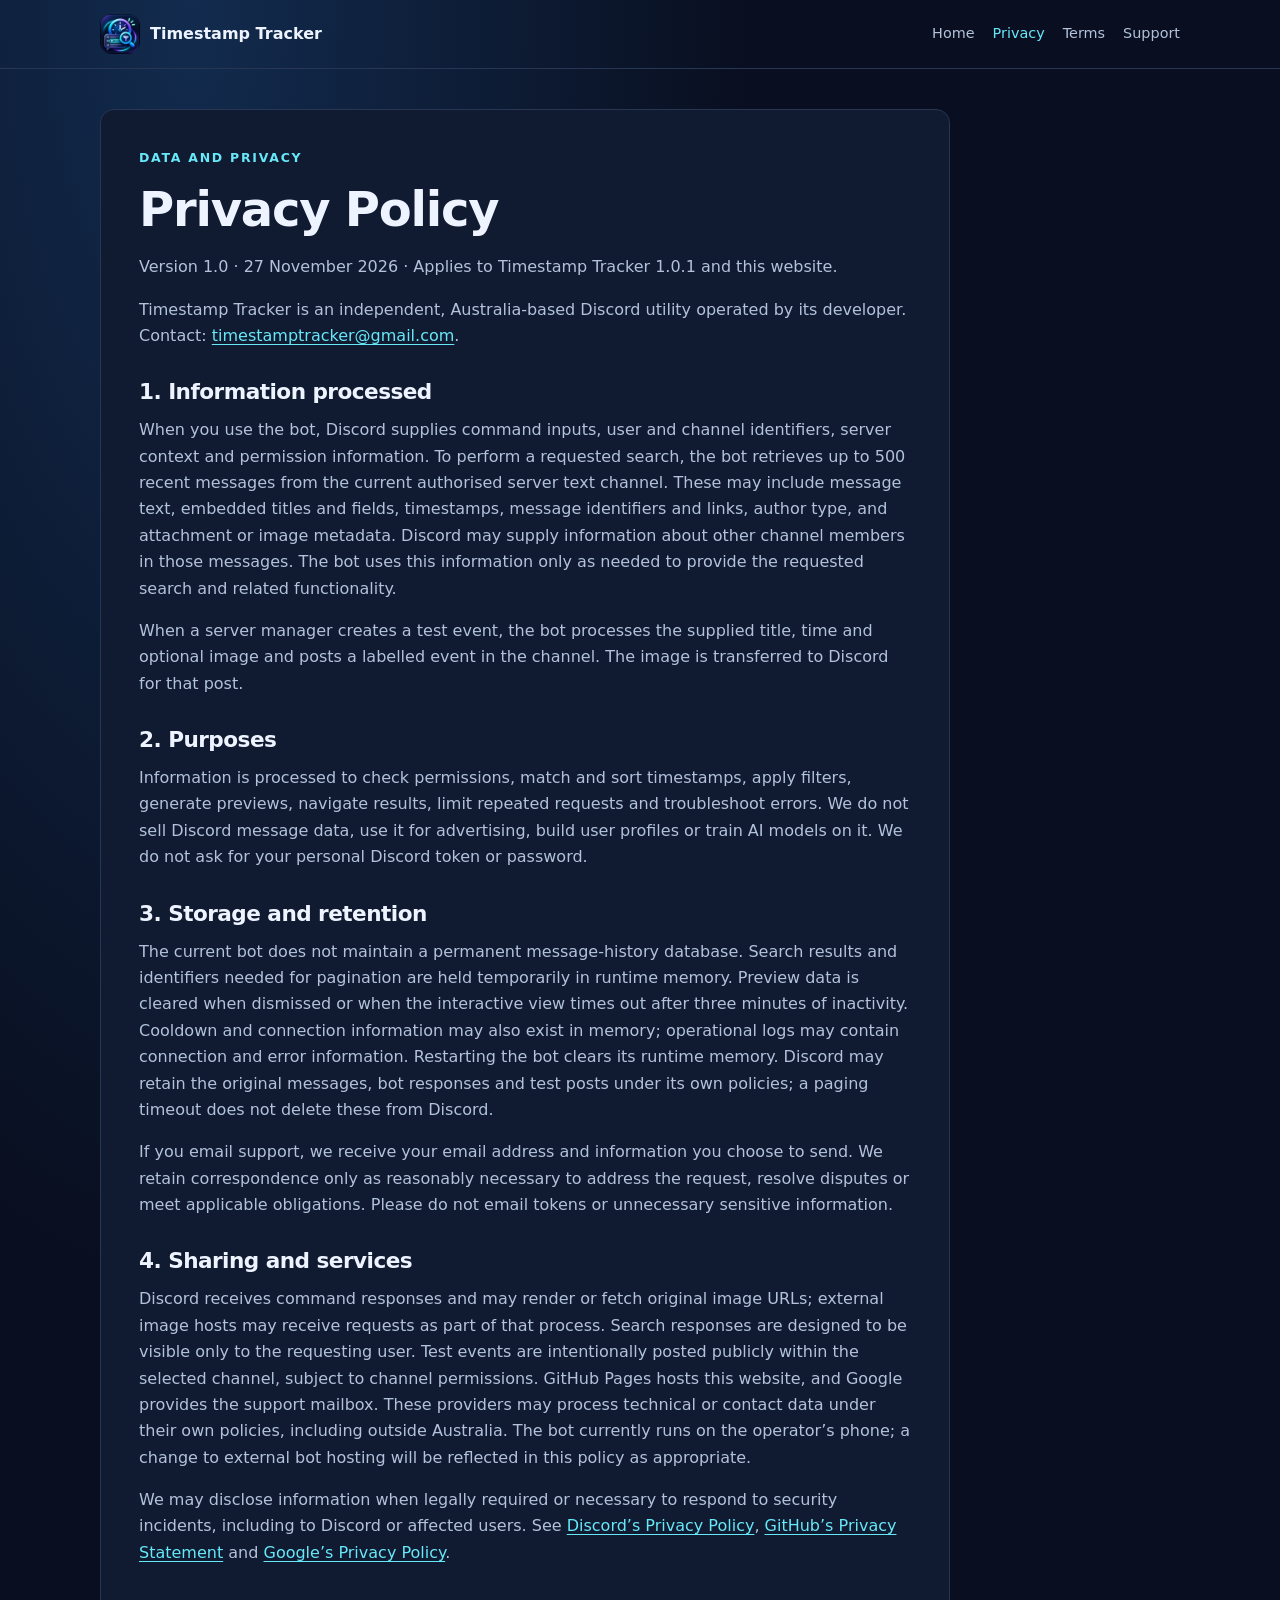
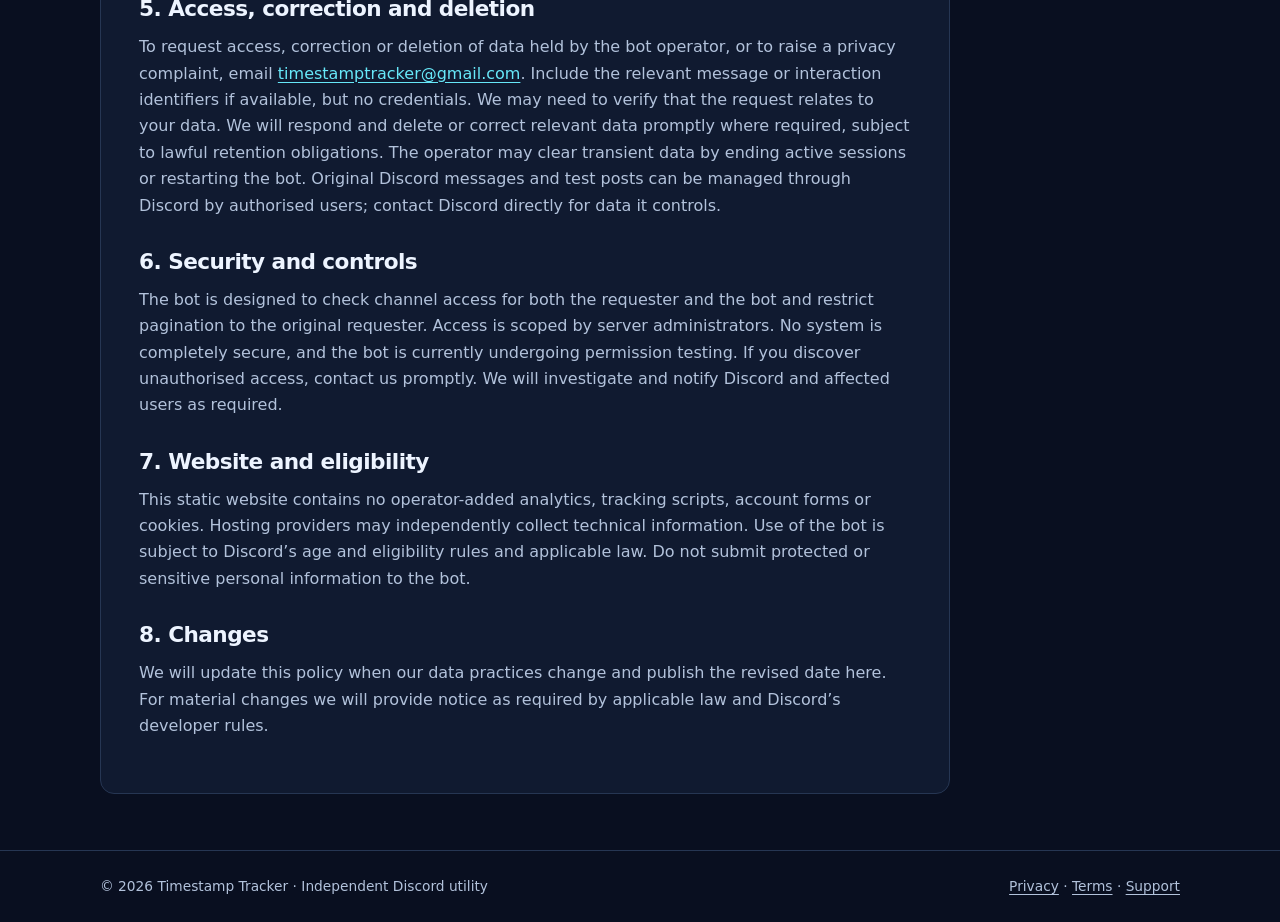
==== privacy.html @ 789f27b5 "Launch Timestamp Tracker official website" ====
<!doctype html><html lang="en"><head><meta charset="utf-8"><meta name="viewport" content="width=device-width, initial-scale=1"><meta name="description" content="Timestamp Tracker — Discord event search and timestamp filtering."><title>Privacy Policy | Timestamp Tracker</title><link rel="icon" href="icon.webp" type="image/webp"><link rel="stylesheet" href="style.css"></head><body><header><div class="wrap nav"><a class="brand" href="index.html"><img src="icon.webp" alt="" width="40" height="40">Timestamp Tracker</a><nav aria-label="Main navigation"><a href="index.html">Home</a><a href="privacy.html" aria-current="page">Privacy</a><a href="terms.html">Terms</a><a href="support.html">Support</a></nav></div></header><main class="wrap"><article class="paper"><div class="eyebrow">Data and privacy</div><h1>Privacy Policy</h1><p>Version 1.0 · 27 November 2026 · Applies to Timestamp Tracker 1.0.1 and this website.</p><p>Timestamp Tracker is an independent, Australia-based Discord utility operated by its developer. Contact: <a href="mailto:timestamptracker@gmail.com">timestamptracker@gmail.com</a>.</p><h2>1. Information processed</h2><p>When you use the bot, Discord supplies command inputs, user and channel identifiers, server context and permission information. To perform a requested search, the bot retrieves up to 500 recent messages from the current authorised server text channel. These may include message text, embedded titles and fields, timestamps, message identifiers and links, author type, and attachment or image metadata. Discord may supply information about other channel members in those messages. The bot uses this information only as needed to provide the requested search and related functionality.</p><p>When a server manager creates a test event, the bot processes the supplied title, time and optional image and posts a labelled event in the channel. The image is transferred to Discord for that post.</p><h2>2. Purposes</h2><p>Information is processed to check permissions, match and sort timestamps, apply filters, generate previews, navigate results, limit repeated requests and troubleshoot errors. We do not sell Discord message data, use it for advertising, build user profiles or train AI models on it. We do not ask for your personal Discord token or password.</p><h2>3. Storage and retention</h2><p>The current bot does not maintain a permanent message-history database. Search results and identifiers needed for pagination are held temporarily in runtime memory. Preview data is cleared when dismissed or when the interactive view times out after three minutes of inactivity. Cooldown and connection information may also exist in memory; operational logs may contain connection and error information. Restarting the bot clears its runtime memory. Discord may retain the original messages, bot responses and test posts under its own policies; a paging timeout does not delete these from Discord.</p><p>If you email support, we receive your email address and information you choose to send. We retain correspondence only as reasonably necessary to address the request, resolve disputes or meet applicable obligations. Please do not email tokens or unnecessary sensitive information.</p><h2>4. Sharing and services</h2><p>Discord receives command responses and may render or fetch original image URLs; external image hosts may receive requests as part of that process. Search responses are designed to be visible only to the requesting user. Test events are intentionally posted publicly within the selected channel, subject to channel permissions. GitHub Pages hosts this website, and Google provides the support mailbox. These providers may process technical or contact data under their own policies, including outside Australia. The bot currently runs on the operator’s phone; a change to external bot hosting will be reflected in this policy as appropriate.</p><p>We may disclose information when legally required or necessary to respond to security incidents, including to Discord or affected users. See <a href="https://discord.com/privacy">Discord’s Privacy Policy</a>, <a href="https://docs.github.com/en/site-policy/privacy-policies/github-general-privacy-statement">GitHub’s Privacy Statement</a> and <a href="https://policies.google.com/privacy">Google’s Privacy Policy</a>.</p><h2>5. Access, correction and deletion</h2><p>To request access, correction or deletion of data held by the bot operator, or to raise a privacy complaint, email <a href="mailto:timestamptracker@gmail.com">timestamptracker@gmail.com</a>. Include the relevant message or interaction identifiers if available, but no credentials. We may need to verify that the request relates to your data. We will respond and delete or correct relevant data promptly where required, subject to lawful retention obligations. The operator may clear transient data by ending active sessions or restarting the bot. Original Discord messages and test posts can be managed through Discord by authorised users; contact Discord directly for data it controls.</p><h2>6. Security and controls</h2><p>The bot is designed to check channel access for both the requester and the bot and restrict pagination to the original requester. Access is scoped by server administrators. No system is completely secure, and the bot is currently undergoing permission testing. If you discover unauthorised access, contact us promptly. We will investigate and notify Discord and affected users as required.</p><h2>7. Website and eligibility</h2><p>This static website contains no operator-added analytics, tracking scripts, account forms or cookies. Hosting providers may independently collect technical information. Use of the bot is subject to Discord’s age and eligibility rules and applicable law. Do not submit protected or sensitive personal information to the bot.</p><h2>8. Changes</h2><p>We will update this policy when our data practices change and publish the revised date here. For material changes we will provide notice as required by applicable law and Discord’s developer rules.</p></article></main><footer><div class="wrap foot"><span>© 2026 Timestamp Tracker · Independent Discord utility</span><span><a href="privacy.html">Privacy</a> · <a href="terms.html">Terms</a> · <a href="support.html">Support</a></span></div></footer></body></html>
---- style.css ----
*{box-sizing:border-box} :root{color-scheme:dark;--bg:#090f20;--panel:#101a30;--line:#263653;--ink:#edf4ff;--muted:#b2c2db;--cyan:#67e8f9;--purple:#b5a4ff} body{margin:0;background:radial-gradient(ellipse at 15% 0%,#122b4e 0%,transparent 36%),var(--bg);color:var(--ink);font:16px/1.65 system-ui,-apple-system,BlinkMacSystemFont,"Segoe UI",sans-serif} a{color:var(--cyan);text-underline-offset:3px} a:focus-visible{outline:3px solid var(--cyan);outline-offset:4px} .wrap{width:min(1080px,calc(100% - 36px));margin:auto} header{border-bottom:1px solid var(--line)} .nav{display:flex;align-items:center;justify-content:space-between;gap:16px;flex-wrap:wrap;padding:14px 0} .brand{display:flex;gap:10px;align-items:center;color:var(--ink);font-weight:750;text-decoration:none}.brand img{width:40px;height:40px;border-radius:12px} nav{display:flex;gap:18px;flex-wrap:wrap} nav a{color:var(--muted);text-decoration:none;font-size:.9rem} nav a[aria-current=page]{color:var(--cyan)} main{padding:40px 0 56px} h1,h2,h3{line-height:1.2;letter-spacing:-.025em} h1{font-size:clamp(2.4rem,6vw,4.4rem);margin:12px 0 16px} h2{font-size:1.55rem;margin:0 0 12px} h3{font-size:1.1rem;margin:0 0 8px} p{margin:0 0 16px}.lead{font-size:1.15rem;color:var(--muted);max-width:650px}.eyebrow{font-size:.78rem;letter-spacing:.14em;color:var(--cyan);font-weight:700;text-transform:uppercase}.accent{color:var(--cyan)} .hero{padding:20px 0 28px}.banner{display:block;width:100%;border-radius:20px;border:1px solid var(--line);margin:24px 0 0}.actions{display:flex;flex-wrap:wrap;gap:12px;margin:24px 0}.btn{display:inline-block;padding:12px 20px;border-radius:10px;text-decoration:none;font-weight:700;background:linear-gradient(110deg,#6ce7f5,#b5a4ff);color:#08101e}.btn.alt{background:transparent;color:var(--ink);border:1px solid var(--line)} .note{border-left:3px solid var(--purple);padding:12px 16px;color:var(--muted);background:#131b32;border-radius:6px;font-size:.92rem}.section{margin-top:36px}.grid{display:grid;grid-template-columns:repeat(3,1fr);gap:14px}.tile,.paper{background:var(--panel);border:1px solid var(--line);border-radius:14px;padding:22px}.tile p{color:var(--muted);margin:0}.num{font-size:.8rem;color:var(--cyan);letter-spacing:.09em;font-weight:700;margin-bottom:12px}.commands{display:grid;grid-template-columns:repeat(2,1fr);gap:12px}.cmd{padding:14px 16px;border:1px solid var(--line);border-radius:10px;background:var(--panel)} code{font: .93rem ui-monospace,monospace;color:var(--cyan);overflow-wrap:anywhere}.cmd p{margin:6px 0 0;color:var(--muted);font-size:.92rem}.paper{max-width:850px;padding:clamp(18px,4vw,38px)} .paper h1{font-size:clamp(2rem,5vw,3rem)} .paper h2{margin-top:30px;font-size:1.35rem}.paper li{margin:7px 0}.paper ul{padding-left:22px}.paper p,.paper li{color:var(--muted)} .paper a{overflow-wrap:anywhere} footer{border-top:1px solid var(--line);padding:24px 0;color:var(--muted);font-size:.86rem} footer a{color:var(--muted)} .foot{display:flex;justify-content:space-between;flex-wrap:wrap;gap:12px}@media(max-width:640px){.grid,.commands{grid-template-columns:1fr}.nav{gap:10px}nav{gap:16px}main{padding-top:24px}.hero{padding-top:8px}.wrap{width:calc(100% - 28px)}}
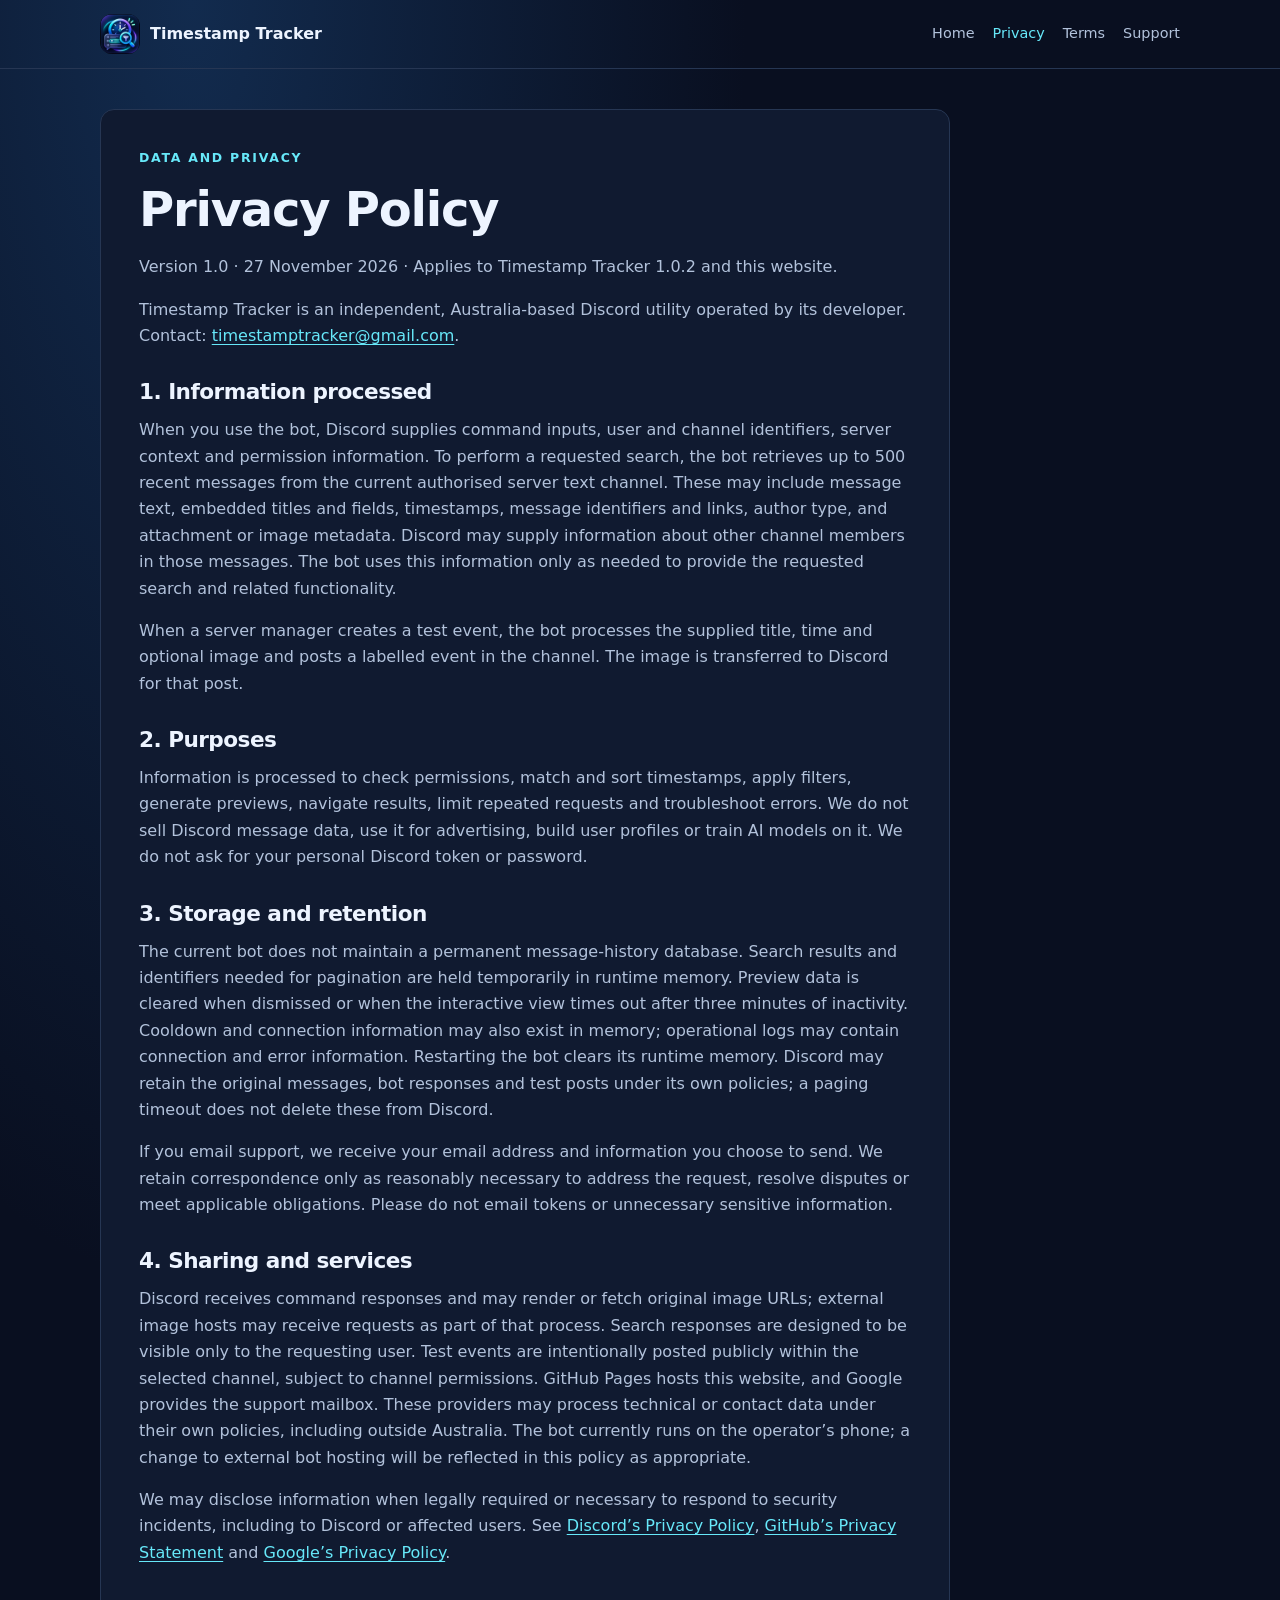
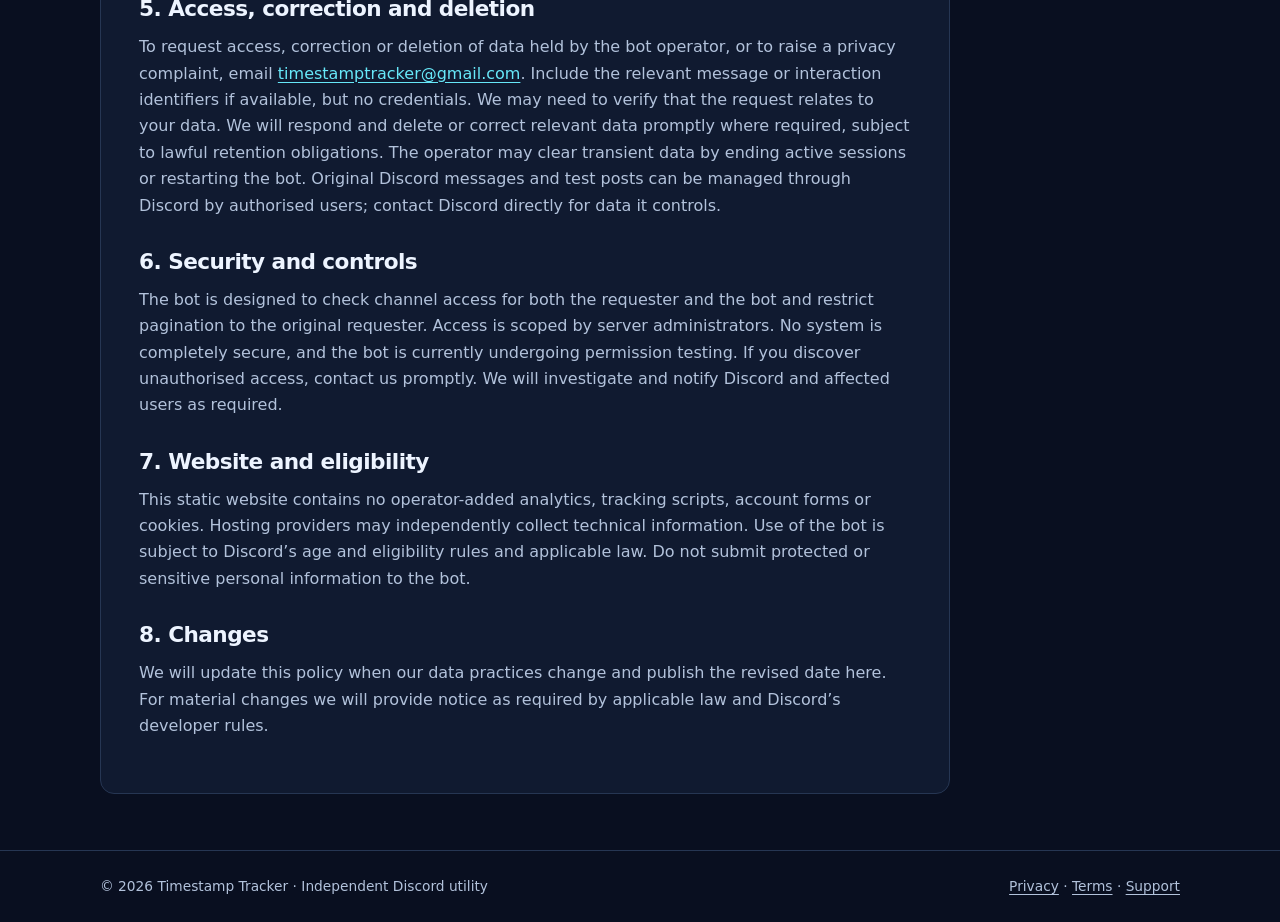
==== commit 08b8457b: "Update website to version 1.0.2 and add changelog" ====
--- a/privacy.html
+++ b/privacy.html
@@ -1 +1 @@
-<!doctype html><html lang="en"><head><meta charset="utf-8"><meta name="viewport" content="width=device-width, initial-scale=1"><meta name="description" content="Timestamp Tracker — Discord event search and timestamp filtering."><title>Privacy Policy | Timestamp Tracker</title><link rel="icon" href="icon.webp" type="image/webp"><link rel="stylesheet" href="style.css"></head><body><header><div class="wrap nav"><a class="brand" href="index.html"><img src="icon.webp" alt="" width="40" height="40">Timestamp Tracker</a><nav aria-label="Main navigation"><a href="index.html">Home</a><a href="privacy.html" aria-current="page">Privacy</a><a href="terms.html">Terms</a><a href="support.html">Support</a></nav></div></header><main class="wrap"><article class="paper"><div class="eyebrow">Data and privacy</div><h1>Privacy Policy</h1><p>Version 1.0 · 27 November 2026 · Applies to Timestamp Tracker 1.0.1 and this website.</p><p>Timestamp Tracker is an independent, Australia-based Discord utility operated by its developer. Contact: <a href="mailto:timestamptracker@gmail.com">timestamptracker@gmail.com</a>.</p><h2>1. Information processed</h2><p>When you use the bot, Discord supplies command inputs, user and channel identifiers, server context and permission information. To perform a requested search, the bot retrieves up to 500 recent messages from the current authorised server text channel. These may include message text, embedded titles and fields, timestamps, message identifiers and links, author type, and attachment or image metadata. Discord may supply information about other channel members in those messages. The bot uses this information only as needed to provide the requested search and related functionality.</p><p>When a server manager creates a test event, the bot processes the supplied title, time and optional image and posts a labelled event in the channel. The image is transferred to Discord for that post.</p><h2>2. Purposes</h2><p>Information is processed to check permissions, match and sort timestamps, apply filters, generate previews, navigate results, limit repeated requests and troubleshoot errors. We do not sell Discord message data, use it for advertising, build user profiles or train AI models on it. We do not ask for your personal Discord token or password.</p><h2>3. Storage and retention</h2><p>The current bot does not maintain a permanent message-history database. Search results and identifiers needed for pagination are held temporarily in runtime memory. Preview data is cleared when dismissed or when the interactive view times out after three minutes of inactivity. Cooldown and connection information may also exist in memory; operational logs may contain connection and error information. Restarting the bot clears its runtime memory. Discord may retain the original messages, bot responses and test posts under its own policies; a paging timeout does not delete these from Discord.</p><p>If you email support, we receive your email address and information you choose to send. We retain correspondence only as reasonably necessary to address the request, resolve disputes or meet applicable obligations. Please do not email tokens or unnecessary sensitive information.</p><h2>4. Sharing and services</h2><p>Discord receives command responses and may render or fetch original image URLs; external image hosts may receive requests as part of that process. Search responses are designed to be visible only to the requesting user. Test events are intentionally posted publicly within the selected channel, subject to channel permissions. GitHub Pages hosts this website, and Google provides the support mailbox. These providers may process technical or contact data under their own policies, including outside Australia. The bot currently runs on the operator’s phone; a change to external bot hosting will be reflected in this policy as appropriate.</p><p>We may disclose information when legally required or necessary to respond to security incidents, including to Discord or affected users. See <a href="https://discord.com/privacy">Discord’s Privacy Policy</a>, <a href="https://docs.github.com/en/site-policy/privacy-policies/github-general-privacy-statement">GitHub’s Privacy Statement</a> and <a href="https://policies.google.com/privacy">Google’s Privacy Policy</a>.</p><h2>5. Access, correction and deletion</h2><p>To request access, correction or deletion of data held by the bot operator, or to raise a privacy complaint, email <a href="mailto:timestamptracker@gmail.com">timestamptracker@gmail.com</a>. Include the relevant message or interaction identifiers if available, but no credentials. We may need to verify that the request relates to your data. We will respond and delete or correct relevant data promptly where required, subject to lawful retention obligations. The operator may clear transient data by ending active sessions or restarting the bot. Original Discord messages and test posts can be managed through Discord by authorised users; contact Discord directly for data it controls.</p><h2>6. Security and controls</h2><p>The bot is designed to check channel access for both the requester and the bot and restrict pagination to the original requester. Access is scoped by server administrators. No system is completely secure, and the bot is currently undergoing permission testing. If you discover unauthorised access, contact us promptly. We will investigate and notify Discord and affected users as required.</p><h2>7. Website and eligibility</h2><p>This static website contains no operator-added analytics, tracking scripts, account forms or cookies. Hosting providers may independently collect technical information. Use of the bot is subject to Discord’s age and eligibility rules and applicable law. Do not submit protected or sensitive personal information to the bot.</p><h2>8. Changes</h2><p>We will update this policy when our data practices change and publish the revised date here. For material changes we will provide notice as required by applicable law and Discord’s developer rules.</p></article></main><footer><div class="wrap foot"><span>© 2026 Timestamp Tracker · Independent Discord utility</span><span><a href="privacy.html">Privacy</a> · <a href="terms.html">Terms</a> · <a href="support.html">Support</a></span></div></footer></body></html>+<!doctype html><html lang="en"><head><meta charset="utf-8"><meta name="viewport" content="width=device-width, initial-scale=1"><meta name="description" content="Timestamp Tracker — Discord event search and timestamp filtering."><title>Privacy Policy | Timestamp Tracker</title><link rel="icon" href="icon.webp" type="image/webp"><link rel="stylesheet" href="style.css"></head><body><header><div class="wrap nav"><a class="brand" href="index.html"><img src="icon.webp" alt="" width="40" height="40">Timestamp Tracker</a><nav aria-label="Main navigation"><a href="index.html">Home</a><a href="privacy.html" aria-current="page">Privacy</a><a href="terms.html">Terms</a><a href="support.html">Support</a></nav></div></header><main class="wrap"><article class="paper"><div class="eyebrow">Data and privacy</div><h1>Privacy Policy</h1><p>Version 1.0 · 27 November 2026 · Applies to Timestamp Tracker 1.0.2 and this website.</p><p>Timestamp Tracker is an independent, Australia-based Discord utility operated by its developer. Contact: <a href="mailto:timestamptracker@gmail.com">timestamptracker@gmail.com</a>.</p><h2>1. Information processed</h2><p>When you use the bot, Discord supplies command inputs, user and channel identifiers, server context and permission information. To perform a requested search, the bot retrieves up to 500 recent messages from the current authorised server text channel. These may include message text, embedded titles and fields, timestamps, message identifiers and links, author type, and attachment or image metadata. Discord may supply information about other channel members in those messages. The bot uses this information only as needed to provide the requested search and related functionality.</p><p>When a server manager creates a test event, the bot processes the supplied title, time and optional image and posts a labelled event in the channel. The image is transferred to Discord for that post.</p><h2>2. Purposes</h2><p>Information is processed to check permissions, match and sort timestamps, apply filters, generate previews, navigate results, limit repeated requests and troubleshoot errors. We do not sell Discord message data, use it for advertising, build user profiles or train AI models on it. We do not ask for your personal Discord token or password.</p><h2>3. Storage and retention</h2><p>The current bot does not maintain a permanent message-history database. Search results and identifiers needed for pagination are held temporarily in runtime memory. Preview data is cleared when dismissed or when the interactive view times out after three minutes of inactivity. Cooldown and connection information may also exist in memory; operational logs may contain connection and error information. Restarting the bot clears its runtime memory. Discord may retain the original messages, bot responses and test posts under its own policies; a paging timeout does not delete these from Discord.</p><p>If you email support, we receive your email address and information you choose to send. We retain correspondence only as reasonably necessary to address the request, resolve disputes or meet applicable obligations. Please do not email tokens or unnecessary sensitive information.</p><h2>4. Sharing and services</h2><p>Discord receives command responses and may render or fetch original image URLs; external image hosts may receive requests as part of that process. Search responses are designed to be visible only to the requesting user. Test events are intentionally posted publicly within the selected channel, subject to channel permissions. GitHub Pages hosts this website, and Google provides the support mailbox. These providers may process technical or contact data under their own policies, including outside Australia. The bot currently runs on the operator’s phone; a change to external bot hosting will be reflected in this policy as appropriate.</p><p>We may disclose information when legally required or necessary to respond to security incidents, including to Discord or affected users. See <a href="https://discord.com/privacy">Discord’s Privacy Policy</a>, <a href="https://docs.github.com/en/site-policy/privacy-policies/github-general-privacy-statement">GitHub’s Privacy Statement</a> and <a href="https://policies.google.com/privacy">Google’s Privacy Policy</a>.</p><h2>5. Access, correction and deletion</h2><p>To request access, correction or deletion of data held by the bot operator, or to raise a privacy complaint, email <a href="mailto:timestamptracker@gmail.com">timestamptracker@gmail.com</a>. Include the relevant message or interaction identifiers if available, but no credentials. We may need to verify that the request relates to your data. We will respond and delete or correct relevant data promptly where required, subject to lawful retention obligations. The operator may clear transient data by ending active sessions or restarting the bot. Original Discord messages and test posts can be managed through Discord by authorised users; contact Discord directly for data it controls.</p><h2>6. Security and controls</h2><p>The bot is designed to check channel access for both the requester and the bot and restrict pagination to the original requester. Access is scoped by server administrators. No system is completely secure, and the bot is currently undergoing permission testing. If you discover unauthorised access, contact us promptly. We will investigate and notify Discord and affected users as required.</p><h2>7. Website and eligibility</h2><p>This static website contains no operator-added analytics, tracking scripts, account forms or cookies. Hosting providers may independently collect technical information. Use of the bot is subject to Discord’s age and eligibility rules and applicable law. Do not submit protected or sensitive personal information to the bot.</p><h2>8. Changes</h2><p>We will update this policy when our data practices change and publish the revised date here. For material changes we will provide notice as required by applicable law and Discord’s developer rules.</p></article></main><footer><div class="wrap foot"><span>© 2026 Timestamp Tracker · Independent Discord utility</span><span><a href="privacy.html">Privacy</a> · <a href="terms.html">Terms</a> · <a href="support.html">Support</a></span></div></footer></body></html>
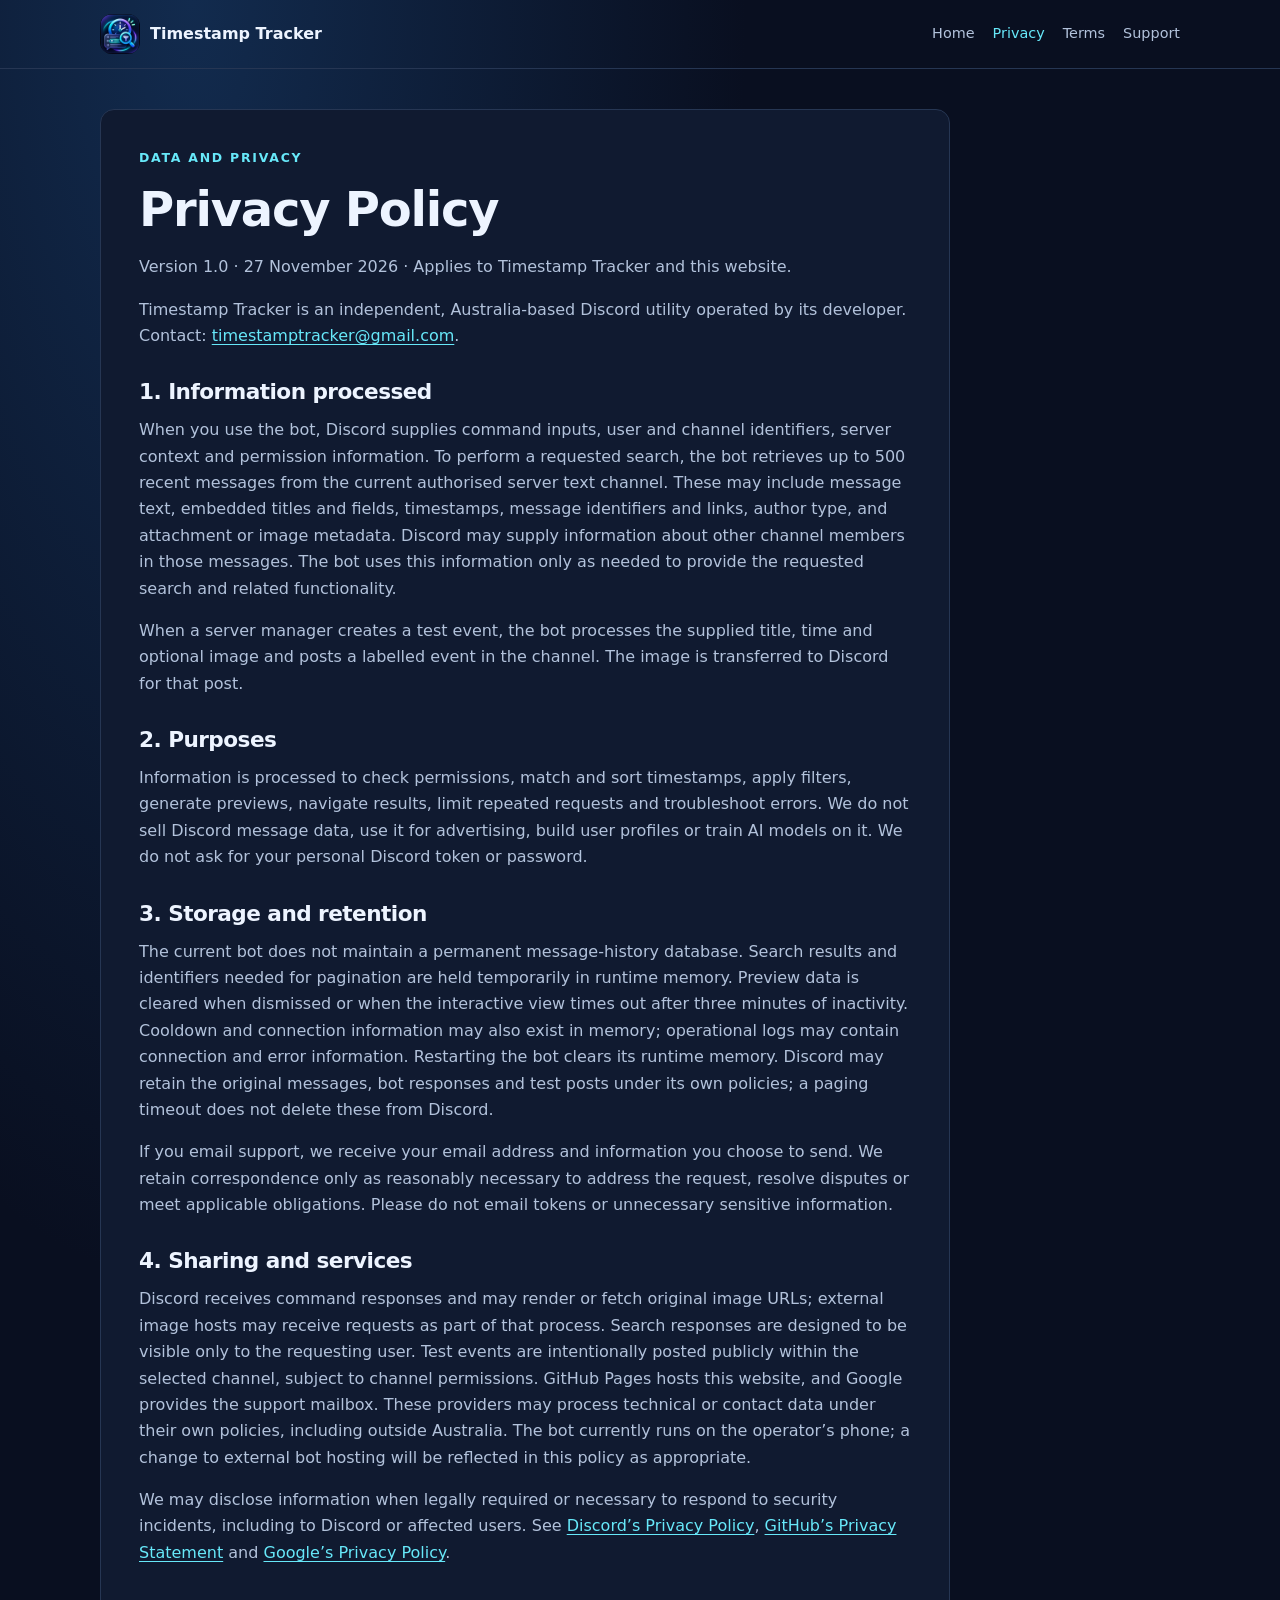
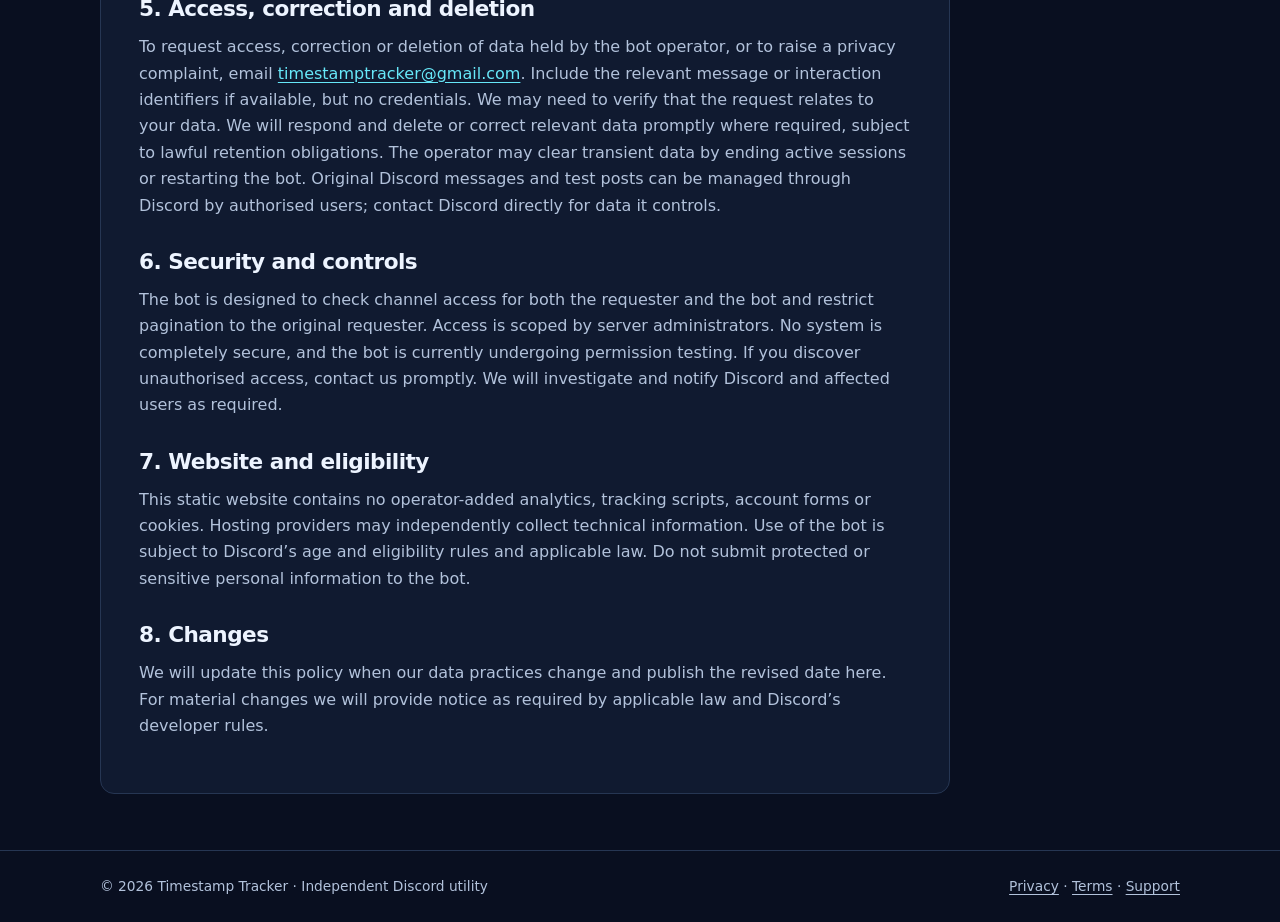
==== commit 8653c739: "Remove version-specific reference from Privacy Policy" ====
--- a/privacy.html
+++ b/privacy.html
@@ -1 +1 @@
-<!doctype html><html lang="en"><head><meta charset="utf-8"><meta name="viewport" content="width=device-width, initial-scale=1"><meta name="description" content="Timestamp Tracker — Discord event search and timestamp filtering."><title>Privacy Policy | Timestamp Tracker</title><link rel="icon" href="icon.webp" type="image/webp"><link rel="stylesheet" href="style.css"></head><body><header><div class="wrap nav"><a class="brand" href="index.html"><img src="icon.webp" alt="" width="40" height="40">Timestamp Tracker</a><nav aria-label="Main navigation"><a href="index.html">Home</a><a href="privacy.html" aria-current="page">Privacy</a><a href="terms.html">Terms</a><a href="support.html">Support</a></nav></div></header><main class="wrap"><article class="paper"><div class="eyebrow">Data and privacy</div><h1>Privacy Policy</h1><p>Version 1.0 · 27 November 2026 · Applies to Timestamp Tracker 1.0.2 and this website.</p><p>Timestamp Tracker is an independent, Australia-based Discord utility operated by its developer. Contact: <a href="mailto:timestamptracker@gmail.com">timestamptracker@gmail.com</a>.</p><h2>1. Information processed</h2><p>When you use the bot, Discord supplies command inputs, user and channel identifiers, server context and permission information. To perform a requested search, the bot retrieves up to 500 recent messages from the current authorised server text channel. These may include message text, embedded titles and fields, timestamps, message identifiers and links, author type, and attachment or image metadata. Discord may supply information about other channel members in those messages. The bot uses this information only as needed to provide the requested search and related functionality.</p><p>When a server manager creates a test event, the bot processes the supplied title, time and optional image and posts a labelled event in the channel. The image is transferred to Discord for that post.</p><h2>2. Purposes</h2><p>Information is processed to check permissions, match and sort timestamps, apply filters, generate previews, navigate results, limit repeated requests and troubleshoot errors. We do not sell Discord message data, use it for advertising, build user profiles or train AI models on it. We do not ask for your personal Discord token or password.</p><h2>3. Storage and retention</h2><p>The current bot does not maintain a permanent message-history database. Search results and identifiers needed for pagination are held temporarily in runtime memory. Preview data is cleared when dismissed or when the interactive view times out after three minutes of inactivity. Cooldown and connection information may also exist in memory; operational logs may contain connection and error information. Restarting the bot clears its runtime memory. Discord may retain the original messages, bot responses and test posts under its own policies; a paging timeout does not delete these from Discord.</p><p>If you email support, we receive your email address and information you choose to send. We retain correspondence only as reasonably necessary to address the request, resolve disputes or meet applicable obligations. Please do not email tokens or unnecessary sensitive information.</p><h2>4. Sharing and services</h2><p>Discord receives command responses and may render or fetch original image URLs; external image hosts may receive requests as part of that process. Search responses are designed to be visible only to the requesting user. Test events are intentionally posted publicly within the selected channel, subject to channel permissions. GitHub Pages hosts this website, and Google provides the support mailbox. These providers may process technical or contact data under their own policies, including outside Australia. The bot currently runs on the operator’s phone; a change to external bot hosting will be reflected in this policy as appropriate.</p><p>We may disclose information when legally required or necessary to respond to security incidents, including to Discord or affected users. See <a href="https://discord.com/privacy">Discord’s Privacy Policy</a>, <a href="https://docs.github.com/en/site-policy/privacy-policies/github-general-privacy-statement">GitHub’s Privacy Statement</a> and <a href="https://policies.google.com/privacy">Google’s Privacy Policy</a>.</p><h2>5. Access, correction and deletion</h2><p>To request access, correction or deletion of data held by the bot operator, or to raise a privacy complaint, email <a href="mailto:timestamptracker@gmail.com">timestamptracker@gmail.com</a>. Include the relevant message or interaction identifiers if available, but no credentials. We may need to verify that the request relates to your data. We will respond and delete or correct relevant data promptly where required, subject to lawful retention obligations. The operator may clear transient data by ending active sessions or restarting the bot. Original Discord messages and test posts can be managed through Discord by authorised users; contact Discord directly for data it controls.</p><h2>6. Security and controls</h2><p>The bot is designed to check channel access for both the requester and the bot and restrict pagination to the original requester. Access is scoped by server administrators. No system is completely secure, and the bot is currently undergoing permission testing. If you discover unauthorised access, contact us promptly. We will investigate and notify Discord and affected users as required.</p><h2>7. Website and eligibility</h2><p>This static website contains no operator-added analytics, tracking scripts, account forms or cookies. Hosting providers may independently collect technical information. Use of the bot is subject to Discord’s age and eligibility rules and applicable law. Do not submit protected or sensitive personal information to the bot.</p><h2>8. Changes</h2><p>We will update this policy when our data practices change and publish the revised date here. For material changes we will provide notice as required by applicable law and Discord’s developer rules.</p></article></main><footer><div class="wrap foot"><span>© 2026 Timestamp Tracker · Independent Discord utility</span><span><a href="privacy.html">Privacy</a> · <a href="terms.html">Terms</a> · <a href="support.html">Support</a></span></div></footer></body></html>+<!doctype html><html lang="en"><head><meta charset="utf-8"><meta name="viewport" content="width=device-width, initial-scale=1"><meta name="description" content="Timestamp Tracker — Discord event search and timestamp filtering."><title>Privacy Policy | Timestamp Tracker</title><link rel="icon" href="icon.webp" type="image/webp"><link rel="stylesheet" href="style.css"></head><body><header><div class="wrap nav"><a class="brand" href="index.html"><img src="icon.webp" alt="" width="40" height="40">Timestamp Tracker</a><nav aria-label="Main navigation"><a href="index.html">Home</a><a href="privacy.html" aria-current="page">Privacy</a><a href="terms.html">Terms</a><a href="support.html">Support</a></nav></div></header><main class="wrap"><article class="paper"><div class="eyebrow">Data and privacy</div><h1>Privacy Policy</h1><p>Version 1.0 · 27 November 2026 · Applies to Timestamp Tracker and this website.</p><p>Timestamp Tracker is an independent, Australia-based Discord utility operated by its developer. Contact: <a href="mailto:timestamptracker@gmail.com">timestamptracker@gmail.com</a>.</p><h2>1. Information processed</h2><p>When you use the bot, Discord supplies command inputs, user and channel identifiers, server context and permission information. To perform a requested search, the bot retrieves up to 500 recent messages from the current authorised server text channel. These may include message text, embedded titles and fields, timestamps, message identifiers and links, author type, and attachment or image metadata. Discord may supply information about other channel members in those messages. The bot uses this information only as needed to provide the requested search and related functionality.</p><p>When a server manager creates a test event, the bot processes the supplied title, time and optional image and posts a labelled event in the channel. The image is transferred to Discord for that post.</p><h2>2. Purposes</h2><p>Information is processed to check permissions, match and sort timestamps, apply filters, generate previews, navigate results, limit repeated requests and troubleshoot errors. We do not sell Discord message data, use it for advertising, build user profiles or train AI models on it. We do not ask for your personal Discord token or password.</p><h2>3. Storage and retention</h2><p>The current bot does not maintain a permanent message-history database. Search results and identifiers needed for pagination are held temporarily in runtime memory. Preview data is cleared when dismissed or when the interactive view times out after three minutes of inactivity. Cooldown and connection information may also exist in memory; operational logs may contain connection and error information. Restarting the bot clears its runtime memory. Discord may retain the original messages, bot responses and test posts under its own policies; a paging timeout does not delete these from Discord.</p><p>If you email support, we receive your email address and information you choose to send. We retain correspondence only as reasonably necessary to address the request, resolve disputes or meet applicable obligations. Please do not email tokens or unnecessary sensitive information.</p><h2>4. Sharing and services</h2><p>Discord receives command responses and may render or fetch original image URLs; external image hosts may receive requests as part of that process. Search responses are designed to be visible only to the requesting user. Test events are intentionally posted publicly within the selected channel, subject to channel permissions. GitHub Pages hosts this website, and Google provides the support mailbox. These providers may process technical or contact data under their own policies, including outside Australia. The bot currently runs on the operator’s phone; a change to external bot hosting will be reflected in this policy as appropriate.</p><p>We may disclose information when legally required or necessary to respond to security incidents, including to Discord or affected users. See <a href="https://discord.com/privacy">Discord’s Privacy Policy</a>, <a href="https://docs.github.com/en/site-policy/privacy-policies/github-general-privacy-statement">GitHub’s Privacy Statement</a> and <a href="https://policies.google.com/privacy">Google’s Privacy Policy</a>.</p><h2>5. Access, correction and deletion</h2><p>To request access, correction or deletion of data held by the bot operator, or to raise a privacy complaint, email <a href="mailto:timestamptracker@gmail.com">timestamptracker@gmail.com</a>. Include the relevant message or interaction identifiers if available, but no credentials. We may need to verify that the request relates to your data. We will respond and delete or correct relevant data promptly where required, subject to lawful retention obligations. The operator may clear transient data by ending active sessions or restarting the bot. Original Discord messages and test posts can be managed through Discord by authorised users; contact Discord directly for data it controls.</p><h2>6. Security and controls</h2><p>The bot is designed to check channel access for both the requester and the bot and restrict pagination to the original requester. Access is scoped by server administrators. No system is completely secure, and the bot is currently undergoing permission testing. If you discover unauthorised access, contact us promptly. We will investigate and notify Discord and affected users as required.</p><h2>7. Website and eligibility</h2><p>This static website contains no operator-added analytics, tracking scripts, account forms or cookies. Hosting providers may independently collect technical information. Use of the bot is subject to Discord’s age and eligibility rules and applicable law. Do not submit protected or sensitive personal information to the bot.</p><h2>8. Changes</h2><p>We will update this policy when our data practices change and publish the revised date here. For material changes we will provide notice as required by applicable law and Discord’s developer rules.</p></article></main><footer><div class="wrap foot"><span>© 2026 Timestamp Tracker · Independent Discord utility</span><span><a href="privacy.html">Privacy</a> · <a href="terms.html">Terms</a> · <a href="support.html">Support</a></span></div></footer></body></html>
